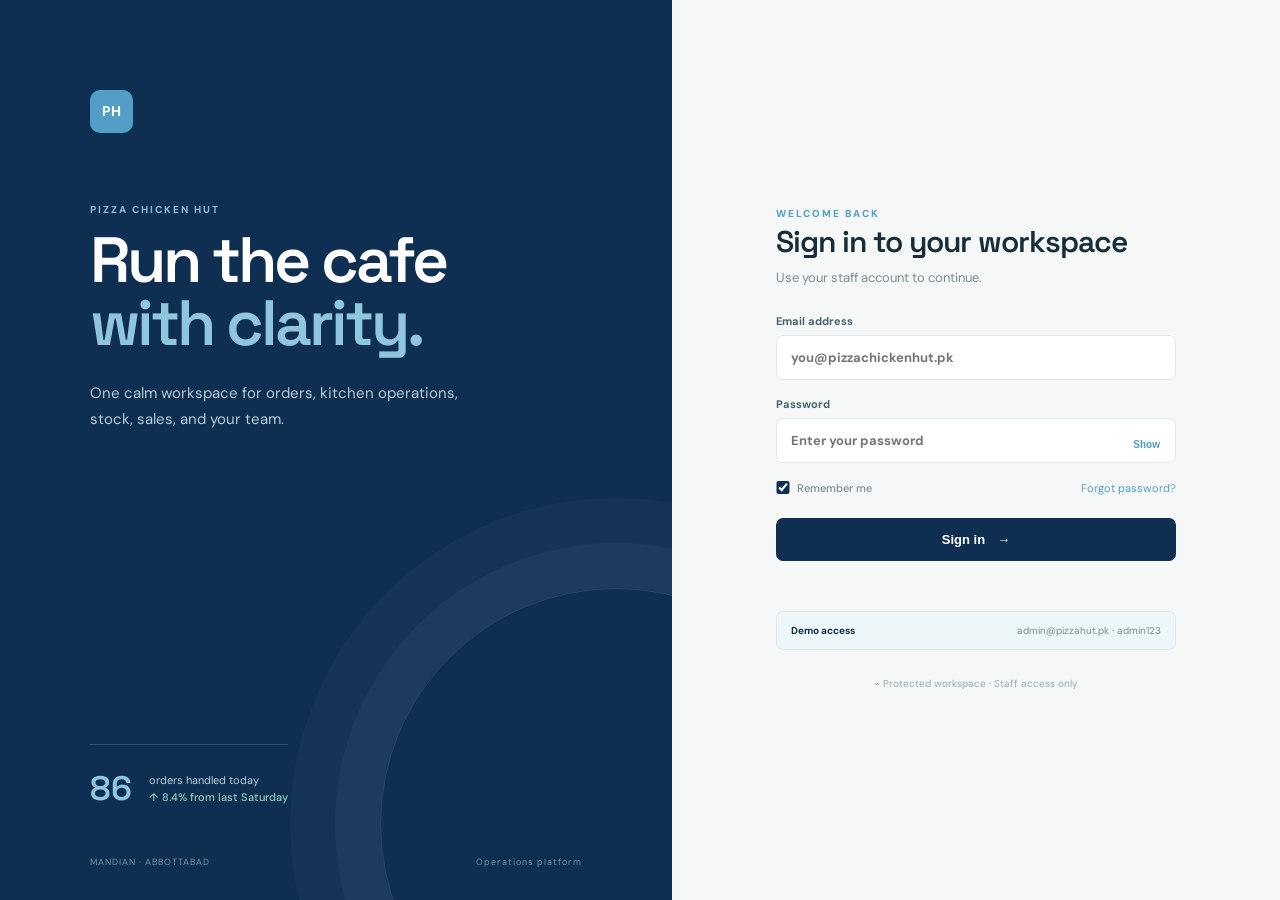
==== login.html @ 0b427859 "Add complete staff login and logout flow Co-authored-by: arena-agent <297053741+arena-agent@users.no" ====
<!doctype html><html lang="en"><head><meta charset="UTF-8"><meta name="viewport" content="width=device-width,initial-scale=1"><title>Sign in · Pizza Chicken Hut</title><link rel="preconnect" href="https://fonts.googleapis.com"><link rel="preconnect" href="https://fonts.gstatic.com" crossorigin><link href="https://fonts.googleapis.com/css2?family=DM+Sans:wght@400;500;600;700&family=Space+Grotesk:wght@500;600;700&display=swap" rel="stylesheet"><link rel="stylesheet" href="login.css"></head><body><main class="login-shell"><section class="login-brand"><div class="login-logo">PH</div><p class="overline">PIZZA CHICKEN HUT</p><h1>Run the cafe<br><span>with clarity.</span></h1><p class="brand-copy">One calm workspace for orders, kitchen operations, stock, sales, and your team.</p><div class="login-stat"><strong>86</strong><span>orders handled today<br><b>↑ 8.4% from last Saturday</b></span></div><div class="brand-footer"><span>MANDIAN · ABBOTTABAD</span><span>Operations platform</span></div></section><section class="login-form-wrap"><div class="login-form"><div class="mobile-logo">PH</div><span class="overline">WELCOME BACK</span><h2>Sign in to your workspace</h2><p class="subcopy">Use your staff account to continue.</p><form id="loginForm"><label>Email address<input name="email" type="email" autocomplete="username" placeholder="you@pizzachickenhut.pk" required></label><label>Password<div class="password-field"><input id="password" name="password" type="password" autocomplete="current-password" placeholder="Enter your password" required><button type="button" id="togglePassword">Show</button></div></label><div class="form-options"><label class="remember"><input type="checkbox" name="remember" checked><span>Remember me</span></label><a href="#forgot" id="forgotPassword">Forgot password?</a></div><button class="sign-in" type="submit">Sign in <span>→</span></button><p class="form-error" id="formError"></p></form><div class="demo-hint"><b>Demo access</b><span>admin@pizzahut.pk · admin123</span></div><p class="secure-note">⌁ Protected workspace · Staff access only</p></div></section></main><script src="auth.js"></script><script src="login.js"></script></body></html>
---- login.css ----
:root{--navy:#0f2f52;--blue:#529ec6;--ink:#172e3a;--muted:#7a8c95;--line:#dfe8eb;--paper:#fff;--bg:#f6f8f8}*{box-sizing:border-box}body{margin:0;background:var(--bg);color:var(--ink);font-family:'DM Sans',sans-serif}.login-shell{min-height:100vh;display:grid;grid-template-columns:1.05fr .95fr}.login-brand{background:var(--navy);color:#fff;padding:clamp(35px,7vw,100px);position:relative;overflow:hidden;display:flex;flex-direction:column}.login-brand:after{content:'';position:absolute;width:470px;height:470px;border:1px solid #ffffff1c;border-radius:50%;right:-180px;bottom:-160px;box-shadow:0 0 0 45px #ffffff09,0 0 0 90px #ffffff06}.login-logo,.mobile-logo{width:43px;height:43px;border-radius:10px;background:var(--blue);display:grid;place-items:center;font-weight:800;font-size:14px;letter-spacing:-.5px}.overline{font-size:10px;letter-spacing:2px;font-weight:800;margin:70px 0 13px;color:#88bdd5}.login-brand h1{font:600 clamp(42px,5vw,70px) 'Space Grotesk';letter-spacing:-3px;line-height:.99;margin:0}.login-brand h1 span{color:#8fc5dd}.brand-copy{color:#b7cbd5;font-size:15px;line-height:1.7;max-width:370px;margin-top:26px}.login-stat{display:flex;gap:17px;align-items:center;margin-top:auto;border-top:1px solid #ffffff2b;padding-top:22px;width:max-content}.login-stat strong{font:600 34px 'Space Grotesk';color:#8fc5dd}.login-stat span{color:#b7cbd5;font-size:11px;line-height:1.5}.login-stat b{color:#8fd1b3;font-weight:500}.brand-footer{position:absolute;bottom:32px;right:clamp(35px,7vw,100px);left:clamp(35px,7vw,100px);display:flex;justify-content:space-between;color:#7894a2;font-size:9px;letter-spacing:1px}.login-form-wrap{display:grid;place-items:center;padding:30px}.login-form{width:min(400px,100%)}.mobile-logo{display:none}.login-form .overline{color:#529ec6;margin:0 0 12px}.login-form h2{font:600 30px 'Space Grotesk';letter-spacing:-1px;margin:0 0 8px}.subcopy{color:var(--muted);font-size:13px;margin:0 0 28px}form label{display:block;font-size:11px;font-weight:700;margin:17px 0;color:#47616c}input{width:100%;border:1px solid var(--line);background:#fff;border-radius:7px;padding:13px 14px;font:inherit;font-size:13px;color:var(--ink);margin-top:7px}input:focus{outline:2px solid #b4d8e7;border-color:var(--blue)}.password-field{position:relative}.password-field input{padding-right:57px}.password-field button{position:absolute;right:10px;bottom:12px;border:0;background:none;color:var(--blue);font-size:10px;font-weight:700}.form-options{display:flex;justify-content:space-between;align-items:center;margin:18px 0 23px;font-size:11px}.remember{display:flex;align-items:center;gap:7px!important;margin:0!important}.remember input{width:14px;margin:0;padding:0;accent-color:var(--navy)}.remember span{font-weight:500;color:var(--muted)}.form-options a{color:var(--blue);text-decoration:none}.sign-in{width:100%;border:0;border-radius:7px;background:var(--navy);color:#fff;padding:14px;font-weight:700;font-size:13px;display:flex;justify-content:center;gap:12px;cursor:pointer}.sign-in:hover{background:#19476f}.demo-hint{background:#edf6f8;border:1px solid #d9eaee;border-radius:7px;padding:12px 14px;margin-top:25px;display:flex;justify-content:space-between;align-items:center;font-size:10px}.demo-hint b{color:var(--navy)}.demo-hint span{color:var(--muted)}.secure-note{text-align:center;font-size:10px;color:#9aa9af;margin-top:27px}.form-error{color:#c24d45;font-size:11px;min-height:15px;margin:10px 0 0}.form-error.success{color:#2b8a68}@media(max-width:760px){.login-shell{display:block}.login-brand{min-height:240px;padding:28px 24px}.login-brand .login-logo{width:38px;height:38px}.login-brand .overline,.login-brand h1{display:none}.brand-copy{font-size:12px;margin:14px 0 0;max-width:290px}.login-stat{margin-top:24px}.brand-footer{bottom:17px;left:24px;right:24px}.login-form-wrap{padding:38px 24px}.mobile-logo{display:grid;margin-bottom:30px}.login-form h2{font-size:26px}.login-brand:after{width:280px;height:280px}}
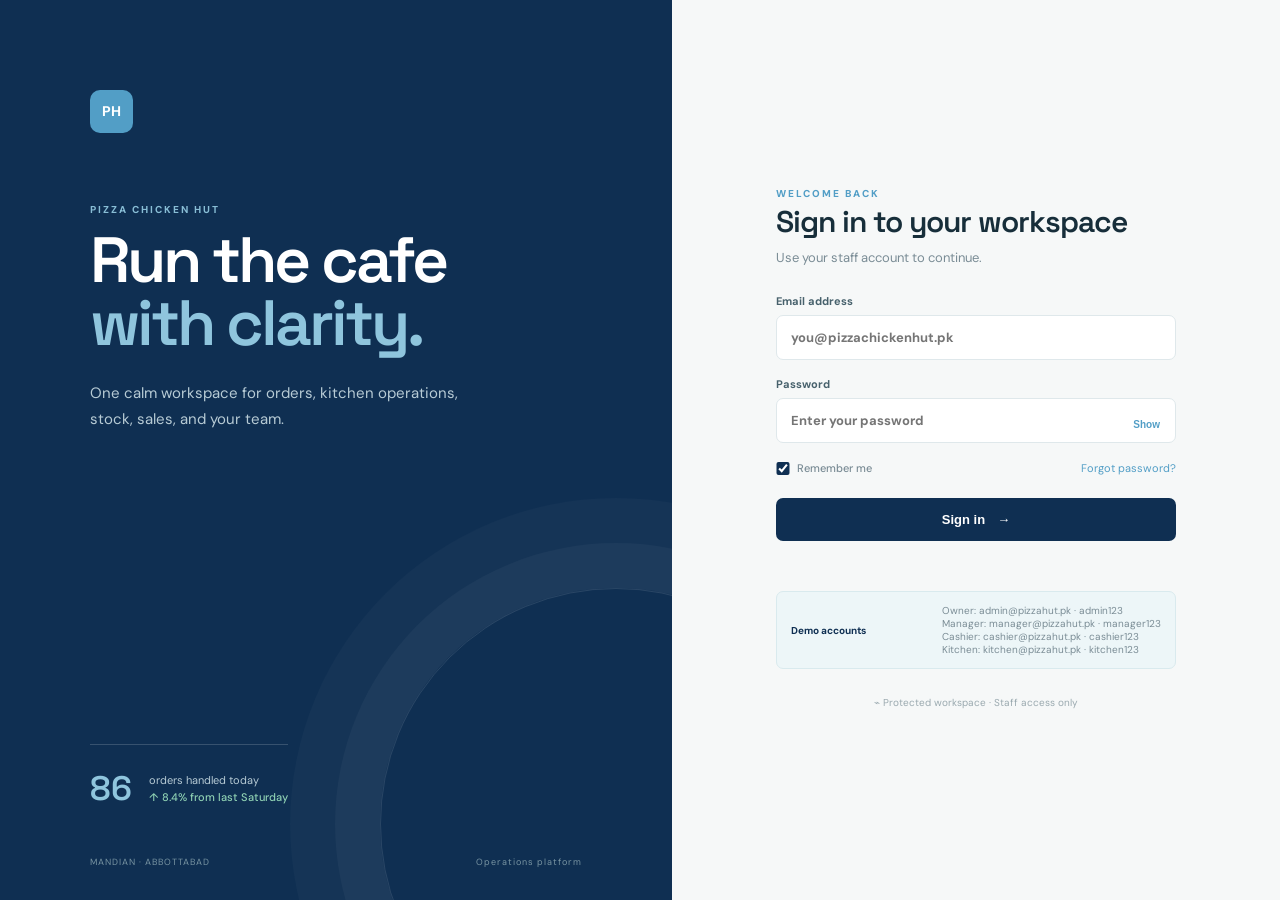
==== commit 8abc5875: "Add role-aware staff workspace access Co-authored-by: arena-agent <297053741+arena-agent@users.norep" ====
--- a/login.html
+++ b/login.html
@@ -1 +1 @@
-<!doctype html><html lang="en"><head><meta charset="UTF-8"><meta name="viewport" content="width=device-width,initial-scale=1"><title>Sign in · Pizza Chicken Hut</title><link rel="preconnect" href="https://fonts.googleapis.com"><link rel="preconnect" href="https://fonts.gstatic.com" crossorigin><link href="https://fonts.googleapis.com/css2?family=DM+Sans:wght@400;500;600;700&family=Space+Grotesk:wght@500;600;700&display=swap" rel="stylesheet"><link rel="stylesheet" href="login.css"></head><body><main class="login-shell"><section class="login-brand"><div class="login-logo">PH</div><p class="overline">PIZZA CHICKEN HUT</p><h1>Run the cafe<br><span>with clarity.</span></h1><p class="brand-copy">One calm workspace for orders, kitchen operations, stock, sales, and your team.</p><div class="login-stat"><strong>86</strong><span>orders handled today<br><b>↑ 8.4% from last Saturday</b></span></div><div class="brand-footer"><span>MANDIAN · ABBOTTABAD</span><span>Operations platform</span></div></section><section class="login-form-wrap"><div class="login-form"><div class="mobile-logo">PH</div><span class="overline">WELCOME BACK</span><h2>Sign in to your workspace</h2><p class="subcopy">Use your staff account to continue.</p><form id="loginForm"><label>Email address<input name="email" type="email" autocomplete="username" placeholder="you@pizzachickenhut.pk" required></label><label>Password<div class="password-field"><input id="password" name="password" type="password" autocomplete="current-password" placeholder="Enter your password" required><button type="button" id="togglePassword">Show</button></div></label><div class="form-options"><label class="remember"><input type="checkbox" name="remember" checked><span>Remember me</span></label><a href="#forgot" id="forgotPassword">Forgot password?</a></div><button class="sign-in" type="submit">Sign in <span>→</span></button><p class="form-error" id="formError"></p></form><div class="demo-hint"><b>Demo access</b><span>admin@pizzahut.pk · admin123</span></div><p class="secure-note">⌁ Protected workspace · Staff access only</p></div></section></main><script src="auth.js"></script><script src="login.js"></script></body></html>+<!doctype html><html lang="en"><head><meta charset="UTF-8"><meta name="viewport" content="width=device-width,initial-scale=1"><title>Sign in · Pizza Chicken Hut</title><link rel="preconnect" href="https://fonts.googleapis.com"><link rel="preconnect" href="https://fonts.gstatic.com" crossorigin><link href="https://fonts.googleapis.com/css2?family=DM+Sans:wght@400;500;600;700&family=Space+Grotesk:wght@500;600;700&display=swap" rel="stylesheet"><link rel="stylesheet" href="login.css"></head><body><main class="login-shell"><section class="login-brand"><div class="login-logo">PH</div><p class="overline">PIZZA CHICKEN HUT</p><h1>Run the cafe<br><span>with clarity.</span></h1><p class="brand-copy">One calm workspace for orders, kitchen operations, stock, sales, and your team.</p><div class="login-stat"><strong>86</strong><span>orders handled today<br><b>↑ 8.4% from last Saturday</b></span></div><div class="brand-footer"><span>MANDIAN · ABBOTTABAD</span><span>Operations platform</span></div></section><section class="login-form-wrap"><div class="login-form"><div class="mobile-logo">PH</div><span class="overline">WELCOME BACK</span><h2>Sign in to your workspace</h2><p class="subcopy">Use your staff account to continue.</p><form id="loginForm"><label>Email address<input name="email" type="email" autocomplete="username" placeholder="you@pizzachickenhut.pk" required></label><label>Password<div class="password-field"><input id="password" name="password" type="password" autocomplete="current-password" placeholder="Enter your password" required><button type="button" id="togglePassword">Show</button></div></label><div class="form-options"><label class="remember"><input type="checkbox" name="remember" checked><span>Remember me</span></label><a href="#forgot" id="forgotPassword">Forgot password?</a></div><button class="sign-in" type="submit">Sign in <span>→</span></button><p class="form-error" id="formError"></p></form><div class="demo-hint"><b>Demo accounts</b><span>Owner: admin@pizzahut.pk · admin123<br>Manager: manager@pizzahut.pk · manager123<br>Cashier: cashier@pizzahut.pk · cashier123<br>Kitchen: kitchen@pizzahut.pk · kitchen123</span></div><p class="secure-note">⌁ Protected workspace · Staff access only</p></div></section></main><script src="auth.js"></script><script src="login.js"></script></body></html>
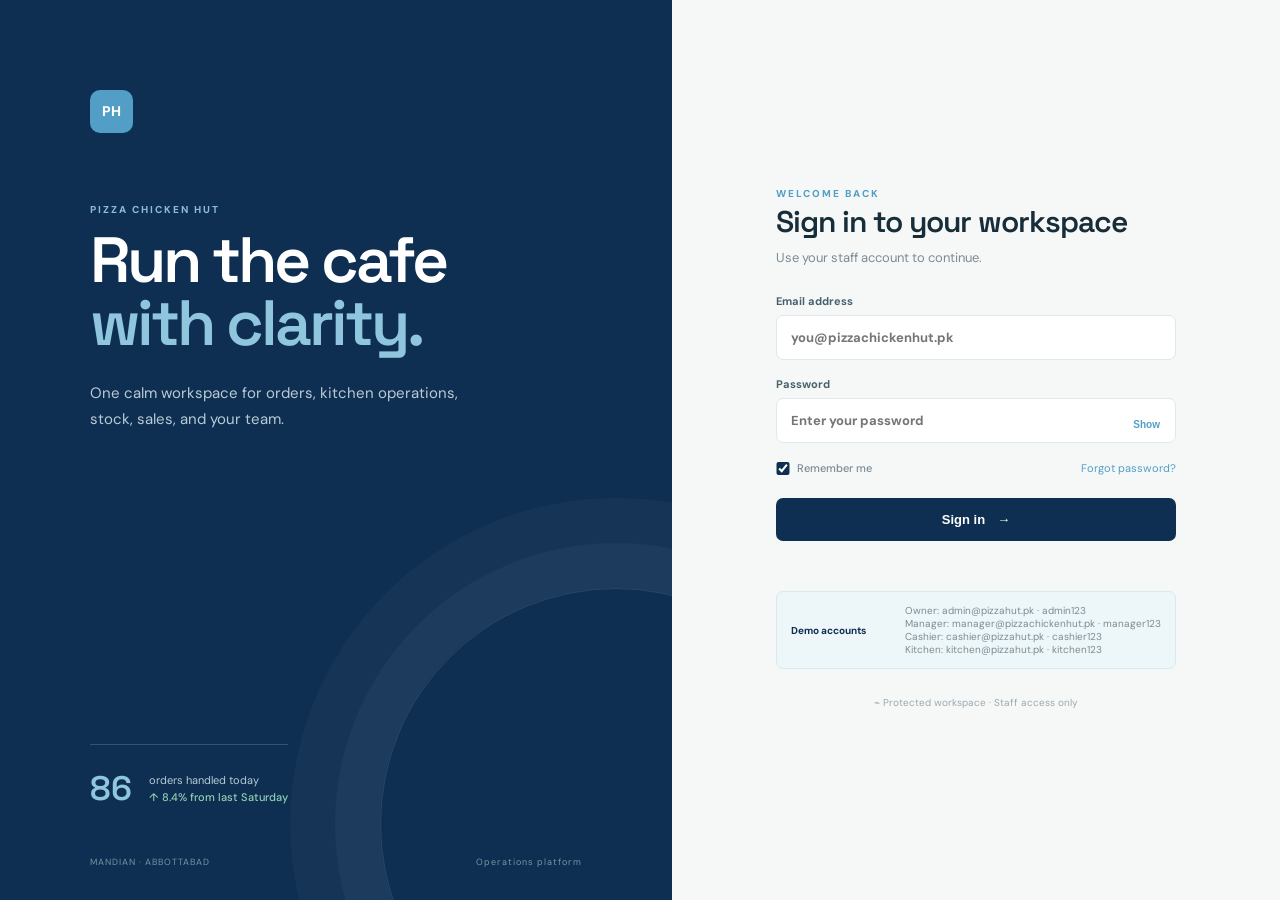
==== commit 1c1f7fd8: "Accept branded manager login email Co-authored-by: arena-agent <297053741+arena-agent@users.noreply." ====
--- a/login.html
+++ b/login.html
@@ -1 +1 @@
-<!doctype html><html lang="en"><head><meta charset="UTF-8"><meta name="viewport" content="width=device-width,initial-scale=1"><title>Sign in · Pizza Chicken Hut</title><link rel="preconnect" href="https://fonts.googleapis.com"><link rel="preconnect" href="https://fonts.gstatic.com" crossorigin><link href="https://fonts.googleapis.com/css2?family=DM+Sans:wght@400;500;600;700&family=Space+Grotesk:wght@500;600;700&display=swap" rel="stylesheet"><link rel="stylesheet" href="login.css"></head><body><main class="login-shell"><section class="login-brand"><div class="login-logo">PH</div><p class="overline">PIZZA CHICKEN HUT</p><h1>Run the cafe<br><span>with clarity.</span></h1><p class="brand-copy">One calm workspace for orders, kitchen operations, stock, sales, and your team.</p><div class="login-stat"><strong>86</strong><span>orders handled today<br><b>↑ 8.4% from last Saturday</b></span></div><div class="brand-footer"><span>MANDIAN · ABBOTTABAD</span><span>Operations platform</span></div></section><section class="login-form-wrap"><div class="login-form"><div class="mobile-logo">PH</div><span class="overline">WELCOME BACK</span><h2>Sign in to your workspace</h2><p class="subcopy">Use your staff account to continue.</p><form id="loginForm"><label>Email address<input name="email" type="email" autocomplete="username" placeholder="you@pizzachickenhut.pk" required></label><label>Password<div class="password-field"><input id="password" name="password" type="password" autocomplete="current-password" placeholder="Enter your password" required><button type="button" id="togglePassword">Show</button></div></label><div class="form-options"><label class="remember"><input type="checkbox" name="remember" checked><span>Remember me</span></label><a href="#forgot" id="forgotPassword">Forgot password?</a></div><button class="sign-in" type="submit">Sign in <span>→</span></button><p class="form-error" id="formError"></p></form><div class="demo-hint"><b>Demo accounts</b><span>Owner: admin@pizzahut.pk · admin123<br>Manager: manager@pizzahut.pk · manager123<br>Cashier: cashier@pizzahut.pk · cashier123<br>Kitchen: kitchen@pizzahut.pk · kitchen123</span></div><p class="secure-note">⌁ Protected workspace · Staff access only</p></div></section></main><script src="auth.js"></script><script src="login.js"></script></body></html>+<!doctype html><html lang="en"><head><meta charset="UTF-8"><meta name="viewport" content="width=device-width,initial-scale=1"><title>Sign in · Pizza Chicken Hut</title><link rel="preconnect" href="https://fonts.googleapis.com"><link rel="preconnect" href="https://fonts.gstatic.com" crossorigin><link href="https://fonts.googleapis.com/css2?family=DM+Sans:wght@400;500;600;700&family=Space+Grotesk:wght@500;600;700&display=swap" rel="stylesheet"><link rel="stylesheet" href="login.css"></head><body><main class="login-shell"><section class="login-brand"><div class="login-logo">PH</div><p class="overline">PIZZA CHICKEN HUT</p><h1>Run the cafe<br><span>with clarity.</span></h1><p class="brand-copy">One calm workspace for orders, kitchen operations, stock, sales, and your team.</p><div class="login-stat"><strong>86</strong><span>orders handled today<br><b>↑ 8.4% from last Saturday</b></span></div><div class="brand-footer"><span>MANDIAN · ABBOTTABAD</span><span>Operations platform</span></div></section><section class="login-form-wrap"><div class="login-form"><div class="mobile-logo">PH</div><span class="overline">WELCOME BACK</span><h2>Sign in to your workspace</h2><p class="subcopy">Use your staff account to continue.</p><form id="loginForm"><label>Email address<input name="email" type="email" autocomplete="username" placeholder="you@pizzachickenhut.pk" required></label><label>Password<div class="password-field"><input id="password" name="password" type="password" autocomplete="current-password" placeholder="Enter your password" required><button type="button" id="togglePassword">Show</button></div></label><div class="form-options"><label class="remember"><input type="checkbox" name="remember" checked><span>Remember me</span></label><a href="#forgot" id="forgotPassword">Forgot password?</a></div><button class="sign-in" type="submit">Sign in <span>→</span></button><p class="form-error" id="formError"></p></form><div class="demo-hint"><b>Demo accounts</b><span>Owner: admin@pizzahut.pk · admin123<br>Manager: manager@pizzachickenhut.pk · manager123<br>Cashier: cashier@pizzahut.pk · cashier123<br>Kitchen: kitchen@pizzahut.pk · kitchen123</span></div><p class="secure-note">⌁ Protected workspace · Staff access only</p></div></section></main><script src="auth.js"></script><script src="login.js"></script></body></html>
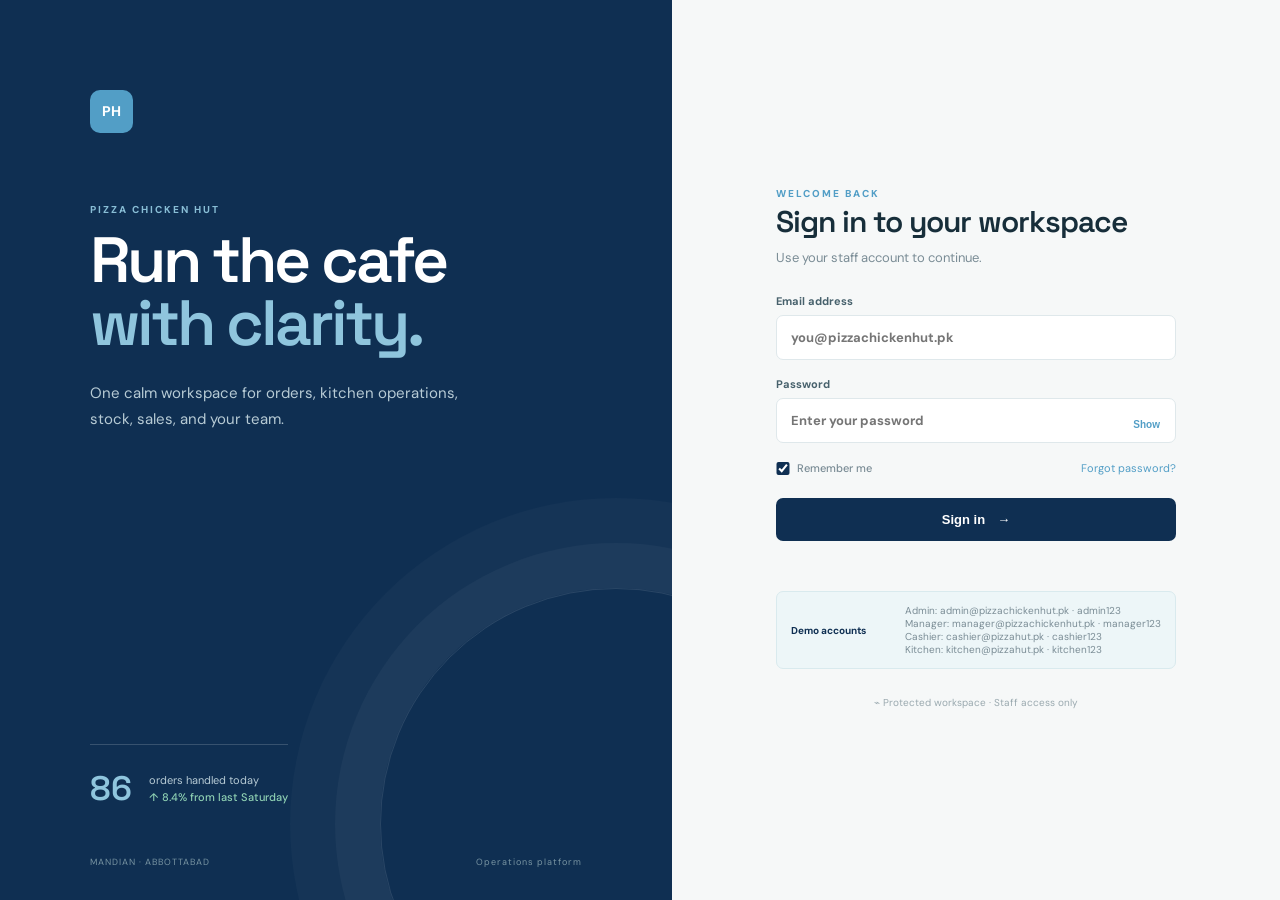
==== commit d0c8241e: "Grant admin full workspace access Co-authored-by: arena-agent <297053741+arena-agent@users.noreply.g" ====
--- a/login.html
+++ b/login.html
@@ -1 +1 @@
-<!doctype html><html lang="en"><head><meta charset="UTF-8"><meta name="viewport" content="width=device-width,initial-scale=1"><title>Sign in · Pizza Chicken Hut</title><link rel="preconnect" href="https://fonts.googleapis.com"><link rel="preconnect" href="https://fonts.gstatic.com" crossorigin><link href="https://fonts.googleapis.com/css2?family=DM+Sans:wght@400;500;600;700&family=Space+Grotesk:wght@500;600;700&display=swap" rel="stylesheet"><link rel="stylesheet" href="login.css"></head><body><main class="login-shell"><section class="login-brand"><div class="login-logo">PH</div><p class="overline">PIZZA CHICKEN HUT</p><h1>Run the cafe<br><span>with clarity.</span></h1><p class="brand-copy">One calm workspace for orders, kitchen operations, stock, sales, and your team.</p><div class="login-stat"><strong>86</strong><span>orders handled today<br><b>↑ 8.4% from last Saturday</b></span></div><div class="brand-footer"><span>MANDIAN · ABBOTTABAD</span><span>Operations platform</span></div></section><section class="login-form-wrap"><div class="login-form"><div class="mobile-logo">PH</div><span class="overline">WELCOME BACK</span><h2>Sign in to your workspace</h2><p class="subcopy">Use your staff account to continue.</p><form id="loginForm"><label>Email address<input name="email" type="email" autocomplete="username" placeholder="you@pizzachickenhut.pk" required></label><label>Password<div class="password-field"><input id="password" name="password" type="password" autocomplete="current-password" placeholder="Enter your password" required><button type="button" id="togglePassword">Show</button></div></label><div class="form-options"><label class="remember"><input type="checkbox" name="remember" checked><span>Remember me</span></label><a href="#forgot" id="forgotPassword">Forgot password?</a></div><button class="sign-in" type="submit">Sign in <span>→</span></button><p class="form-error" id="formError"></p></form><div class="demo-hint"><b>Demo accounts</b><span>Owner: admin@pizzahut.pk · admin123<br>Manager: manager@pizzachickenhut.pk · manager123<br>Cashier: cashier@pizzahut.pk · cashier123<br>Kitchen: kitchen@pizzahut.pk · kitchen123</span></div><p class="secure-note">⌁ Protected workspace · Staff access only</p></div></section></main><script src="auth.js"></script><script src="login.js"></script></body></html>+<!doctype html><html lang="en"><head><meta charset="UTF-8"><meta name="viewport" content="width=device-width,initial-scale=1"><title>Sign in · Pizza Chicken Hut</title><link rel="preconnect" href="https://fonts.googleapis.com"><link rel="preconnect" href="https://fonts.gstatic.com" crossorigin><link href="https://fonts.googleapis.com/css2?family=DM+Sans:wght@400;500;600;700&family=Space+Grotesk:wght@500;600;700&display=swap" rel="stylesheet"><link rel="stylesheet" href="login.css"></head><body><main class="login-shell"><section class="login-brand"><div class="login-logo">PH</div><p class="overline">PIZZA CHICKEN HUT</p><h1>Run the cafe<br><span>with clarity.</span></h1><p class="brand-copy">One calm workspace for orders, kitchen operations, stock, sales, and your team.</p><div class="login-stat"><strong>86</strong><span>orders handled today<br><b>↑ 8.4% from last Saturday</b></span></div><div class="brand-footer"><span>MANDIAN · ABBOTTABAD</span><span>Operations platform</span></div></section><section class="login-form-wrap"><div class="login-form"><div class="mobile-logo">PH</div><span class="overline">WELCOME BACK</span><h2>Sign in to your workspace</h2><p class="subcopy">Use your staff account to continue.</p><form id="loginForm"><label>Email address<input name="email" type="email" autocomplete="username" placeholder="you@pizzachickenhut.pk" required></label><label>Password<div class="password-field"><input id="password" name="password" type="password" autocomplete="current-password" placeholder="Enter your password" required><button type="button" id="togglePassword">Show</button></div></label><div class="form-options"><label class="remember"><input type="checkbox" name="remember" checked><span>Remember me</span></label><a href="#forgot" id="forgotPassword">Forgot password?</a></div><button class="sign-in" type="submit">Sign in <span>→</span></button><p class="form-error" id="formError"></p></form><div class="demo-hint"><b>Demo accounts</b><span>Admin: admin@pizzachickenhut.pk · admin123<br>Manager: manager@pizzachickenhut.pk · manager123<br>Cashier: cashier@pizzahut.pk · cashier123<br>Kitchen: kitchen@pizzahut.pk · kitchen123</span></div><p class="secure-note">⌁ Protected workspace · Staff access only</p></div></section></main><script src="auth.js"></script><script src="login.js"></script></body></html>
